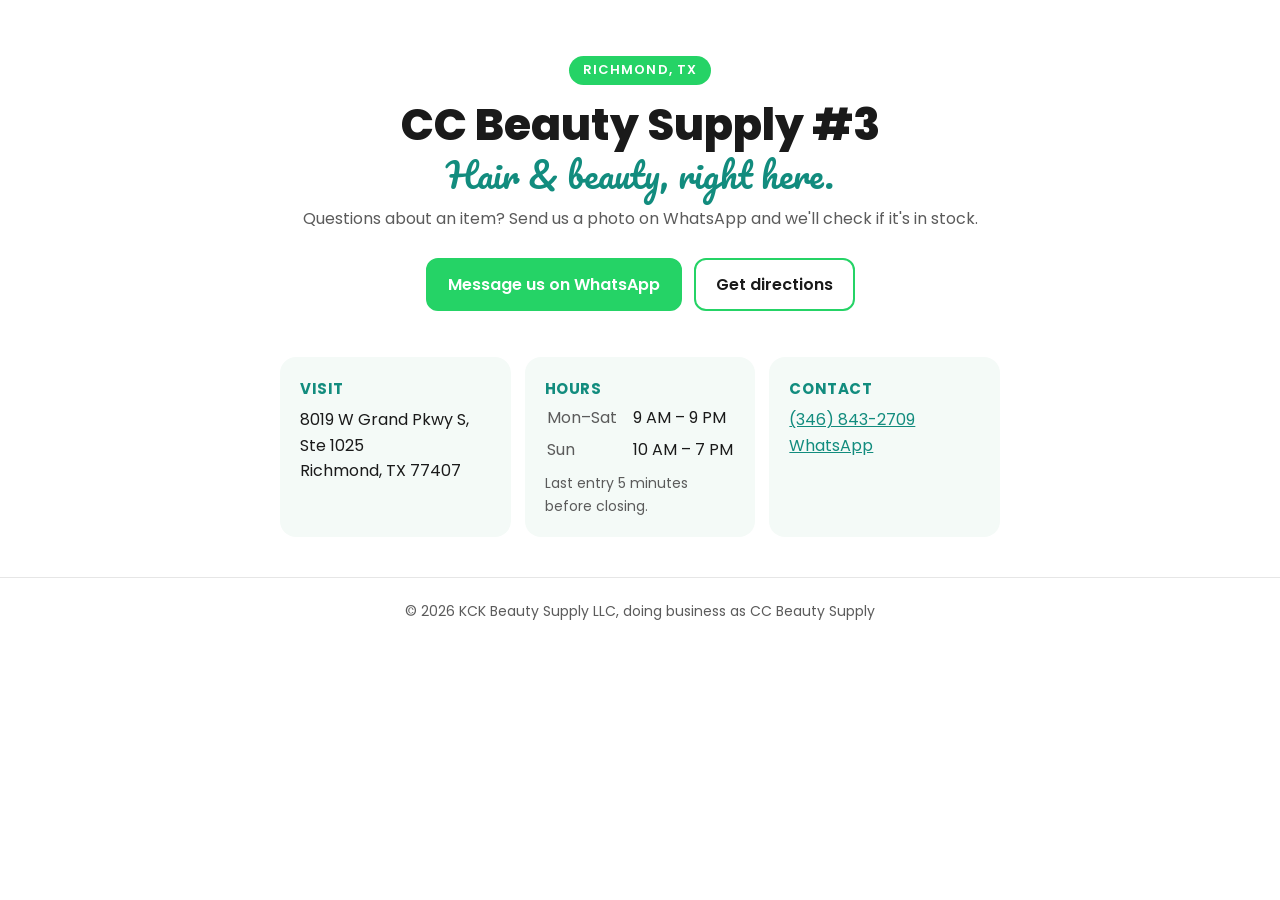
==== index.html @ abc5ac97 "CC Beauty Supply #3 Richmond — 가게 정보 한 페이지" ====
<!doctype html>
<html lang="en">
<head>
<meta charset="utf-8">
<meta name="viewport" content="width=device-width, initial-scale=1">
<title>CC Beauty Supply #3 Richmond</title>
<meta name="description" content="CC Beauty Supply #3 in Richmond, TX — hair, wigs and beauty supplies. Message us on WhatsApp.">
<link rel="preconnect" href="https://fonts.googleapis.com">
<link href="https://fonts.googleapis.com/css2?family=Pacifico&family=Poppins:wght@400;500;600;800&display=swap" rel="stylesheet">
<link rel="stylesheet" href="style.css">
</head>
<body>
<div class="wrap">
  <header>
    <span class="tag">RICHMOND, TX</span>
    <h1>CC Beauty Supply #3<span class="script">Hair &amp; beauty, right here.</span></h1>
    <p class="lead">Questions about an item? Send us a photo on WhatsApp and we'll check if it's in stock.</p>
    <div class="cta">
      <a class="btn primary" href="https://wa.me/13468432709">Message us on WhatsApp</a>
      <a class="btn ghost" href="https://www.google.com/maps/search/?api=1&amp;query=CC+Beauty+Supply+8019+W+Grand+Pkwy+S+Ste+1025+Richmond+TX+77407">Get directions</a>
    </div>
  </header>

  <section class="cards">
    <div class="card">
      <h2>Visit</h2>
      <p>8019 W Grand Pkwy S, Ste 1025<br>Richmond, TX 77407</p>
    </div>
    <div class="card">
      <h2>Hours</h2>
      <table class="hours">
        <tr><td>Mon–Sat</td><td>9 AM – 9 PM</td></tr>
        <tr><td>Sun</td><td>10 AM – 7 PM</td></tr>
      </table>
      <p class="small">Last entry 5 minutes before closing.</p>
    </div>
    <div class="card">
      <h2>Contact</h2>
      <p><a href="tel:+13468432709">(346) 843-2709</a><br><a href="https://wa.me/13468432709">WhatsApp</a></p>
    </div>
  </section>
</div>
<footer>
  <div class="wrap">
    © 2026 KCK Beauty Supply LLC, doing business as CC Beauty Supply
  </div>
</footer>
</body>
</html>
---- style.css ----
:root {
  --green: #25D366;
  --teal: #128C7E;
  --ink: #1a1a1a;
  --muted: #5b5b5b;
  --line: #e6e6e6;
  --bg: #ffffff;
  --soft: #f4faf7;
}
@media (prefers-color-scheme: dark) {
  :root {
    --ink: #f1f1f1;
    --muted: #b4b4b4;
    --line: #2c2c2c;
    --bg: #121212;
    --soft: #18211d;
    --teal: #3fc3ae;
  }
}
* { box-sizing: border-box; margin: 0; padding: 0 }
body {
  background: var(--bg); color: var(--ink);
  font-family: 'Poppins', 'Segoe UI', system-ui, sans-serif;
  line-height: 1.6; -webkit-font-smoothing: antialiased;
}
a { color: var(--teal) }
.wrap { max-width: 760px; margin: 0 auto; padding: 0 20px }
header { padding: 56px 0 28px; text-align: center }
.tag { display: inline-block; background: var(--green); color: #fff; font-weight: 600;
  letter-spacing: .08em; font-size: 13px; padding: 4px 14px; border-radius: 999px }
h1 { font-size: clamp(30px, 6vw, 44px); line-height: 1.1; font-weight: 800; margin-top: 16px }
h1 .script { display: block; font-family: 'Pacifico', cursive; font-weight: 400; color: var(--teal);
  font-size: .8em; margin-top: 6px }
.lead { color: var(--muted); margin-top: 12px }
.cta { display: flex; flex-wrap: wrap; gap: 12px; justify-content: center; margin-top: 26px }
.btn { display: inline-flex; align-items: center; gap: 8px; text-decoration: none; font-weight: 600;
  padding: 12px 20px; border-radius: 12px; border: 2px solid var(--green) }
.btn.primary { background: var(--green); color: #fff }
.btn.ghost { color: var(--ink) }
.cards { display: grid; grid-template-columns: repeat(auto-fit, minmax(210px, 1fr)); gap: 14px; margin: 18px 0 40px }
.card { background: var(--soft); border-radius: 16px; padding: 20px }
.card h2 { font-size: 15px; letter-spacing: .04em; text-transform: uppercase; color: var(--teal) }
.card p { margin-top: 6px }
.hours td { padding: 2px 0 } .hours td:first-child { padding-right: 14px; color: var(--muted) }
.small { font-size: 14px; color: var(--muted) }
footer { border-top: 1px solid var(--line); padding: 22px 0 40px; font-size: 14px; color: var(--muted); text-align: center }
footer a { margin: 0 8px }
article h1 { font-size: 34px; margin: 48px 0 6px; text-align: left }
article h2 { font-size: 19px; margin: 28px 0 8px }
article p, article li { margin-top: 8px }
article ul { padding-left: 22px }
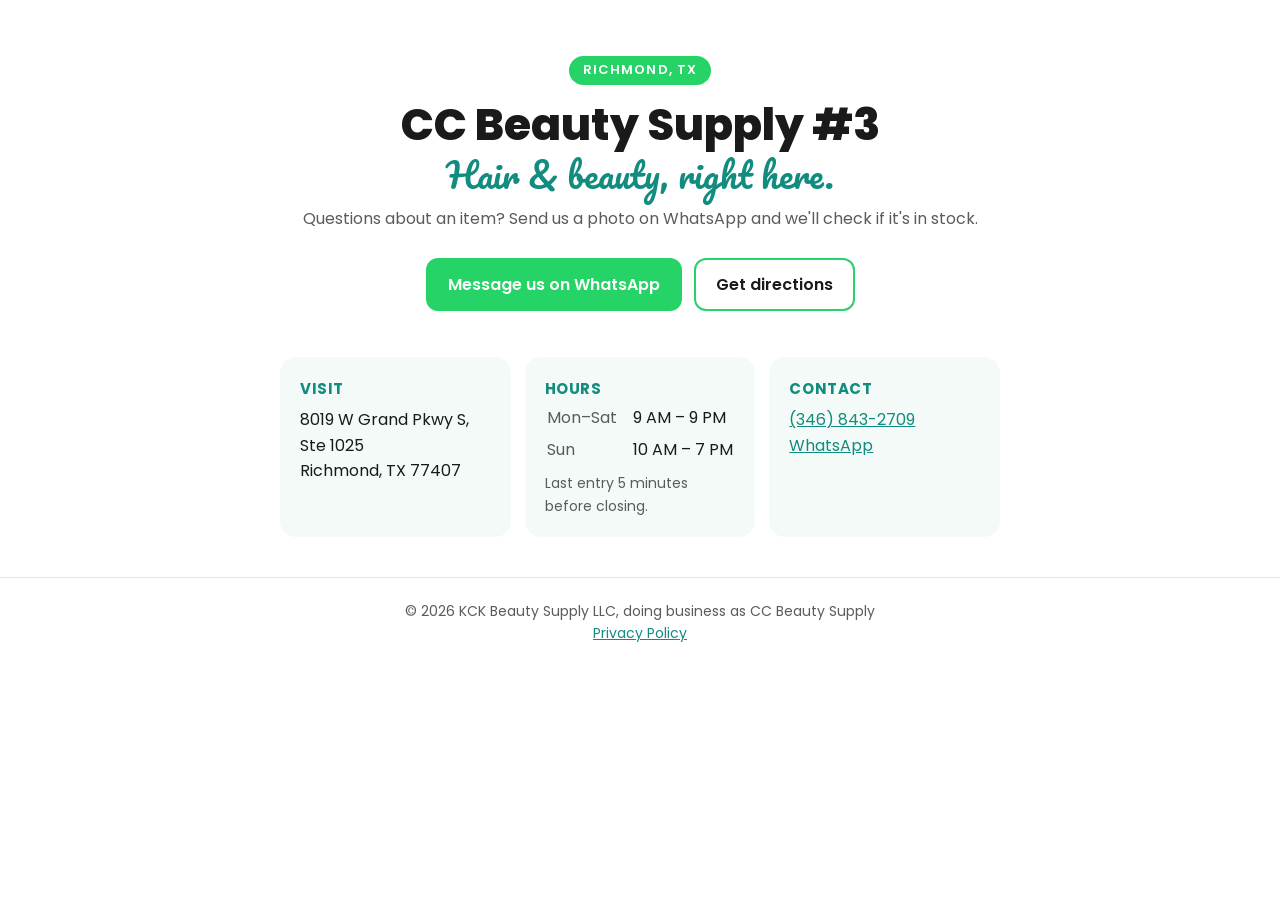
==== commit 15169265: "개인정보처리방침 — 삭제 요청은 30일 안에 처리·확인(본인 2026-10-20)" ====
--- a/index.html
+++ b/index.html
@@ -43,6 +43,7 @@
 <footer>
   <div class="wrap">
     © 2026 KCK Beauty Supply LLC, doing business as CC Beauty Supply
+    <br><a href="privacy.html">Privacy Policy</a>
   </div>
 </footer>
 </body>
